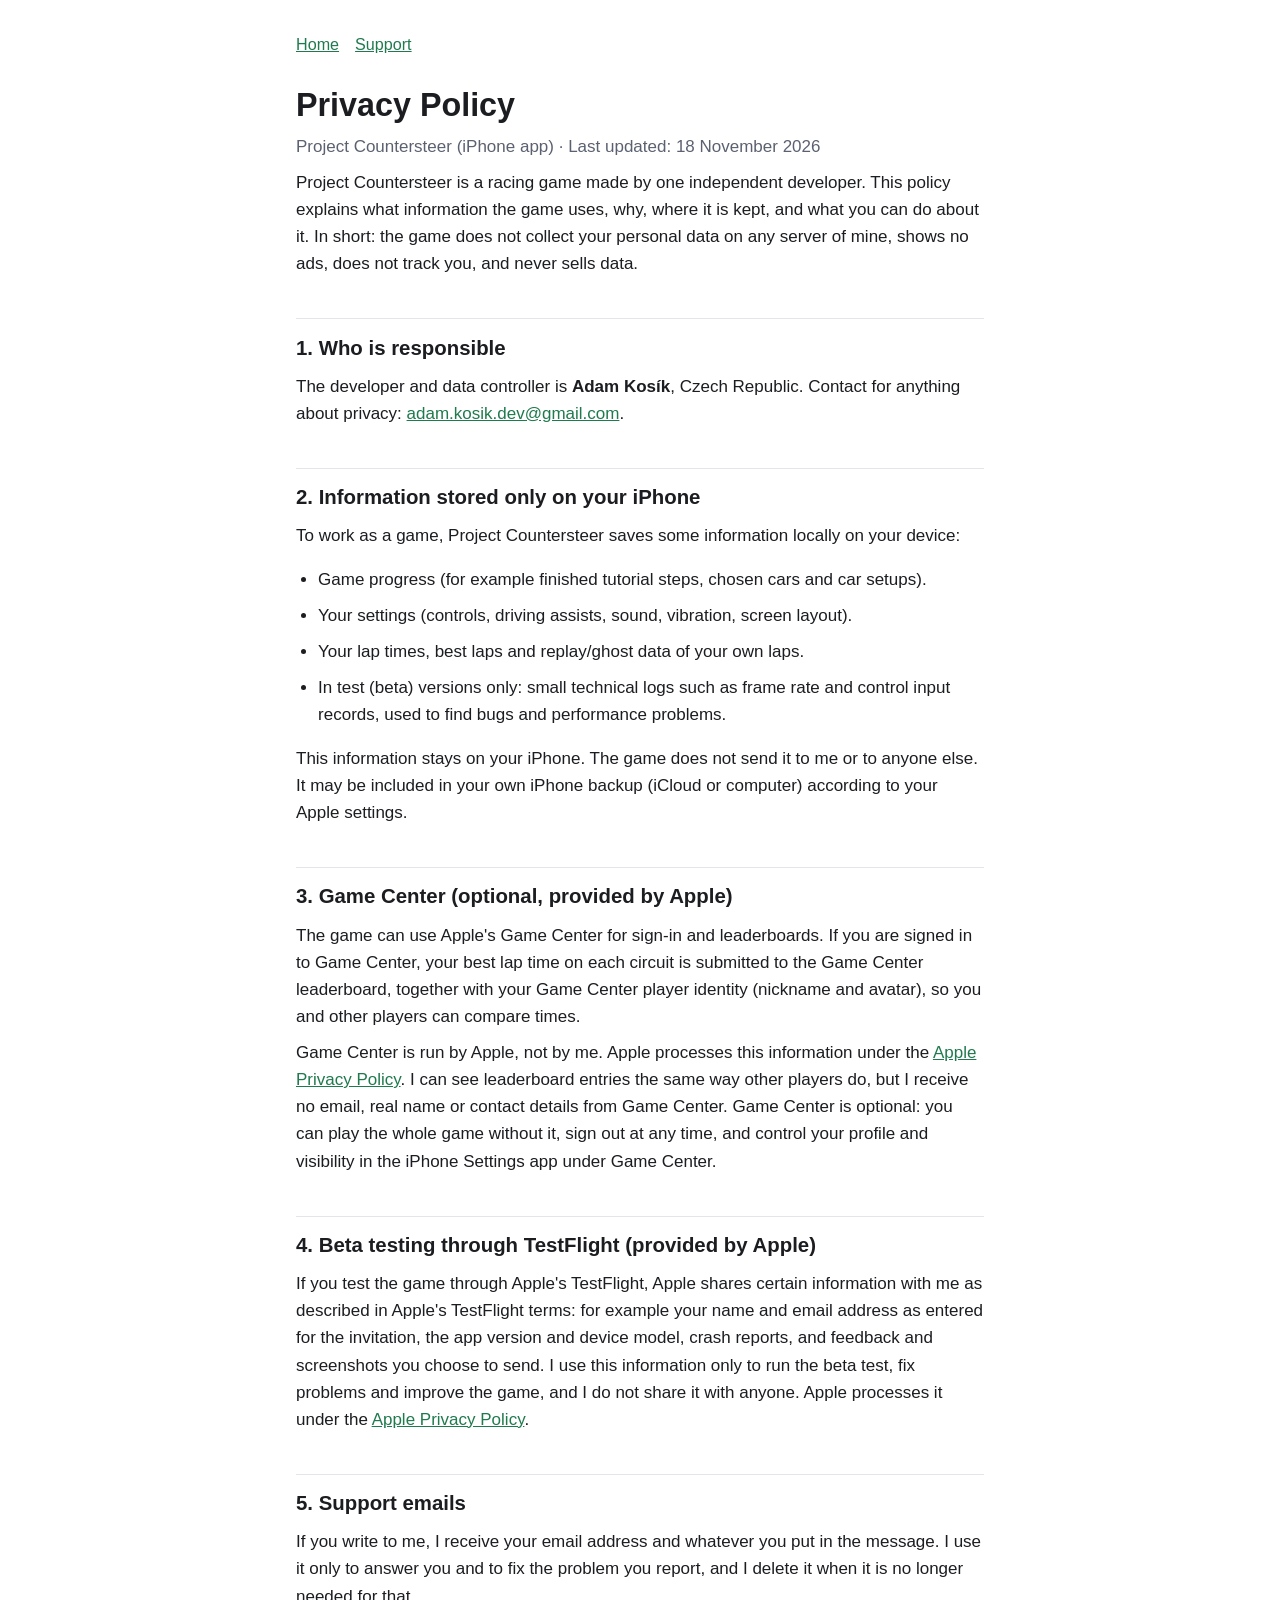
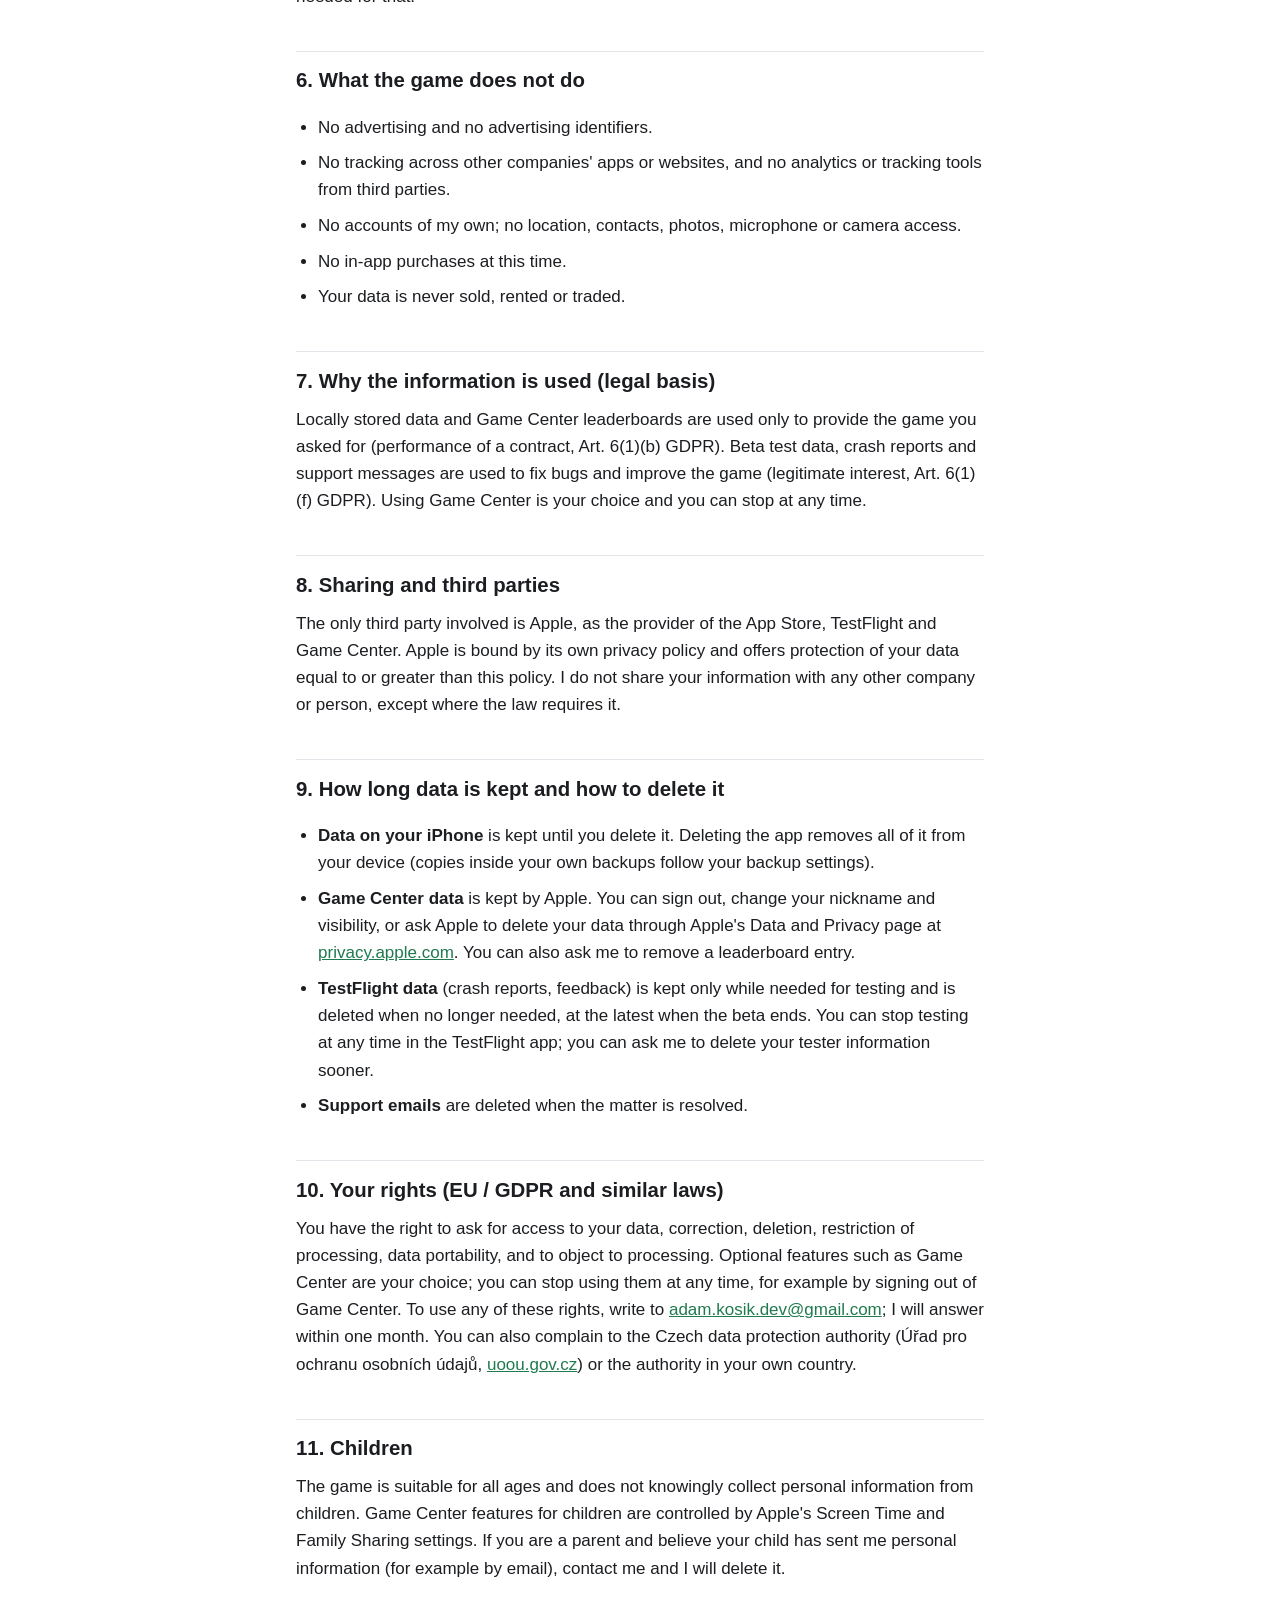
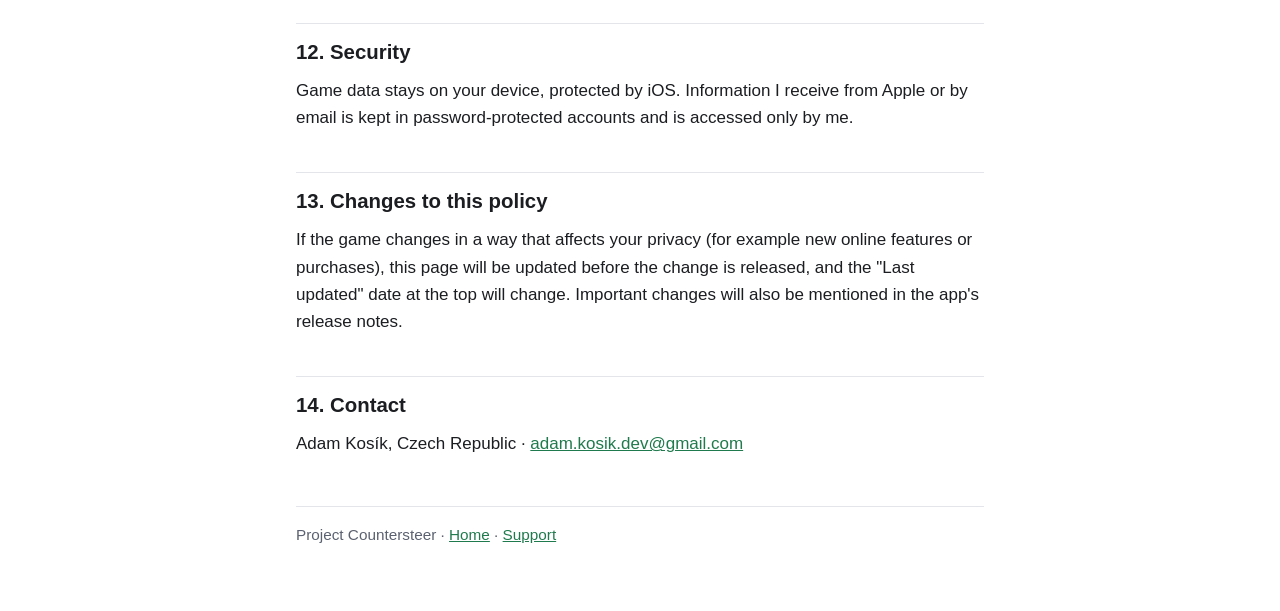
==== privacy/index.html @ cc90b8a7 "Privacy policy, support and home pages Co-Authored-By: Claude Opus 5.5 <noreply@anthropic.com>" ====
<!doctype html>
<html lang="en"><head><meta charset="utf-8"><meta name="viewport" content="width=device-width,initial-scale=1">
<meta name="color-scheme" content="light dark"><title>Privacy Policy – Project Countersteer</title><link rel="stylesheet" href="../style.css"></head>
<body><main>
<nav><a href="../">Home</a><a href="../support/">Support</a></nav>
<h1>Privacy Policy</h1>
<p class="muted">Project Countersteer (iPhone app) &middot; Last updated: 18 November 2026</p>

<p>Project Countersteer is a racing game made by one independent developer. This policy explains what information the game uses, why, where it is kept, and what you can do about it. In short: the game does not collect your personal data on any server of mine, shows no ads, does not track you, and never sells data.</p>

<h2>1. Who is responsible</h2>
<p>The developer and data controller is <strong>Adam Kosík</strong>, Czech Republic. Contact for anything about privacy: <a href="mailto:adam.kosik.dev@gmail.com">adam.kosik.dev@gmail.com</a>.</p>

<h2>2. Information stored only on your iPhone</h2>
<p>To work as a game, Project Countersteer saves some information locally on your device:</p>
<ul>
<li>Game progress (for example finished tutorial steps, chosen cars and car setups).</li>
<li>Your settings (controls, driving assists, sound, vibration, screen layout).</li>
<li>Your lap times, best laps and replay/ghost data of your own laps.</li>
<li>In test (beta) versions only: small technical logs such as frame rate and control input records, used to find bugs and performance problems.</li>
</ul>
<p>This information stays on your iPhone. The game does not send it to me or to anyone else. It may be included in your own iPhone backup (iCloud or computer) according to your Apple settings.</p>

<h2>3. Game Center (optional, provided by Apple)</h2>
<p>The game can use Apple's Game Center for sign-in and leaderboards. If you are signed in to Game Center, your best lap time on each circuit is submitted to the Game Center leaderboard, together with your Game Center player identity (nickname and avatar), so you and other players can compare times.</p>
<p>Game Center is run by Apple, not by me. Apple processes this information under the <a href="https://www.apple.com/legal/privacy/">Apple Privacy Policy</a>. I can see leaderboard entries the same way other players do, but I receive no email, real name or contact details from Game Center. Game Center is optional: you can play the whole game without it, sign out at any time, and control your profile and visibility in the iPhone Settings app under Game Center.</p>

<h2>4. Beta testing through TestFlight (provided by Apple)</h2>
<p>If you test the game through Apple's TestFlight, Apple shares certain information with me as described in Apple's TestFlight terms: for example your name and email address as entered for the invitation, the app version and device model, crash reports, and feedback and screenshots you choose to send. I use this information only to run the beta test, fix problems and improve the game, and I do not share it with anyone. Apple processes it under the <a href="https://www.apple.com/legal/privacy/">Apple Privacy Policy</a>.</p>

<h2>5. Support emails</h2>
<p>If you write to me, I receive your email address and whatever you put in the message. I use it only to answer you and to fix the problem you report, and I delete it when it is no longer needed for that.</p>

<h2>6. What the game does not do</h2>
<ul>
<li>No advertising and no advertising identifiers.</li>
<li>No tracking across other companies' apps or websites, and no analytics or tracking tools from third parties.</li>
<li>No accounts of my own; no location, contacts, photos, microphone or camera access.</li>
<li>No in-app purchases at this time.</li>
<li>Your data is never sold, rented or traded.</li>
</ul>

<h2>7. Why the information is used (legal basis)</h2>
<p>Locally stored data and Game Center leaderboards are used only to provide the game you asked for (performance of a contract, Art. 6(1)(b) GDPR). Beta test data, crash reports and support messages are used to fix bugs and improve the game (legitimate interest, Art. 6(1)(f) GDPR). Using Game Center is your choice and you can stop at any time.</p>

<h2>8. Sharing and third parties</h2>
<p>The only third party involved is Apple, as the provider of the App Store, TestFlight and Game Center. Apple is bound by its own privacy policy and offers protection of your data equal to or greater than this policy. I do not share your information with any other company or person, except where the law requires it.</p>

<h2>9. How long data is kept and how to delete it</h2>
<ul>
<li><strong>Data on your iPhone</strong> is kept until you delete it. Deleting the app removes all of it from your device (copies inside your own backups follow your backup settings).</li>
<li><strong>Game Center data</strong> is kept by Apple. You can sign out, change your nickname and visibility, or ask Apple to delete your data through Apple's Data and Privacy page at <a href="https://privacy.apple.com/">privacy.apple.com</a>. You can also ask me to remove a leaderboard entry.</li>
<li><strong>TestFlight data</strong> (crash reports, feedback) is kept only while needed for testing and is deleted when no longer needed, at the latest when the beta ends. You can stop testing at any time in the TestFlight app; you can ask me to delete your tester information sooner.</li>
<li><strong>Support emails</strong> are deleted when the matter is resolved.</li>
</ul>

<h2>10. Your rights (EU / GDPR and similar laws)</h2>
<p>You have the right to ask for access to your data, correction, deletion, restriction of processing, data portability, and to object to processing. Optional features such as Game Center are your choice; you can stop using them at any time, for example by signing out of Game Center. To use any of these rights, write to <a href="mailto:adam.kosik.dev@gmail.com">adam.kosik.dev@gmail.com</a>; I will answer within one month. You can also complain to the Czech data protection authority (Úřad pro ochranu osobních údajů, <a href="https://uoou.gov.cz/en">uoou.gov.cz</a>) or the authority in your own country.</p>

<h2>11. Children</h2>
<p>The game is suitable for all ages and does not knowingly collect personal information from children. Game Center features for children are controlled by Apple's Screen Time and Family Sharing settings. If you are a parent and believe your child has sent me personal information (for example by email), contact me and I will delete it.</p>

<h2>12. Security</h2>
<p>Game data stays on your device, protected by iOS. Information I receive from Apple or by email is kept in password-protected accounts and is accessed only by me.</p>

<h2>13. Changes to this policy</h2>
<p>If the game changes in a way that affects your privacy (for example new online features or purchases), this page will be updated before the change is released, and the "Last updated" date at the top will change. Important changes will also be mentioned in the app's release notes.</p>

<h2>14. Contact</h2>
<p>Adam Kosík, Czech Republic &middot; <a href="mailto:adam.kosik.dev@gmail.com">adam.kosik.dev@gmail.com</a></p>

<footer>Project Countersteer &middot; <a href="../">Home</a> &middot; <a href="../support/">Support</a></footer>
</main></body></html>
---- style.css ----
:root{--bg:#ffffff;--fg:#1b1d21;--muted:#5b6170;--line:#e3e5ea;--accent:#1f7a4d}
@media (prefers-color-scheme:dark){:root{--bg:#121417;--fg:#e9ebef;--muted:#a3a9b6;--line:#2a2e35;--accent:#5fd39a}}
*{box-sizing:border-box}
body{margin:0;background:var(--bg);color:var(--fg);font:17px/1.6 -apple-system,BlinkMacSystemFont,"Segoe UI",Roboto,Helvetica,Arial,sans-serif;-webkit-text-size-adjust:100%}
main{max-width:720px;margin:0 auto;padding:32px 16px 64px}
h1{font-size:1.9em;line-height:1.2;margin:0 0 .2em}
h2{font-size:1.2em;margin:2em 0 .4em;padding-top:.6em;border-top:1px solid var(--line)}
p,li{margin:.5em 0}
ul{padding-left:1.3em}
a{color:var(--accent)}
.muted{color:var(--muted)}
nav{font-size:.95em;margin-bottom:28px}
nav a{margin-right:16px}
footer{margin-top:48px;font-size:.9em;color:var(--muted);border-top:1px solid var(--line);padding-top:16px}
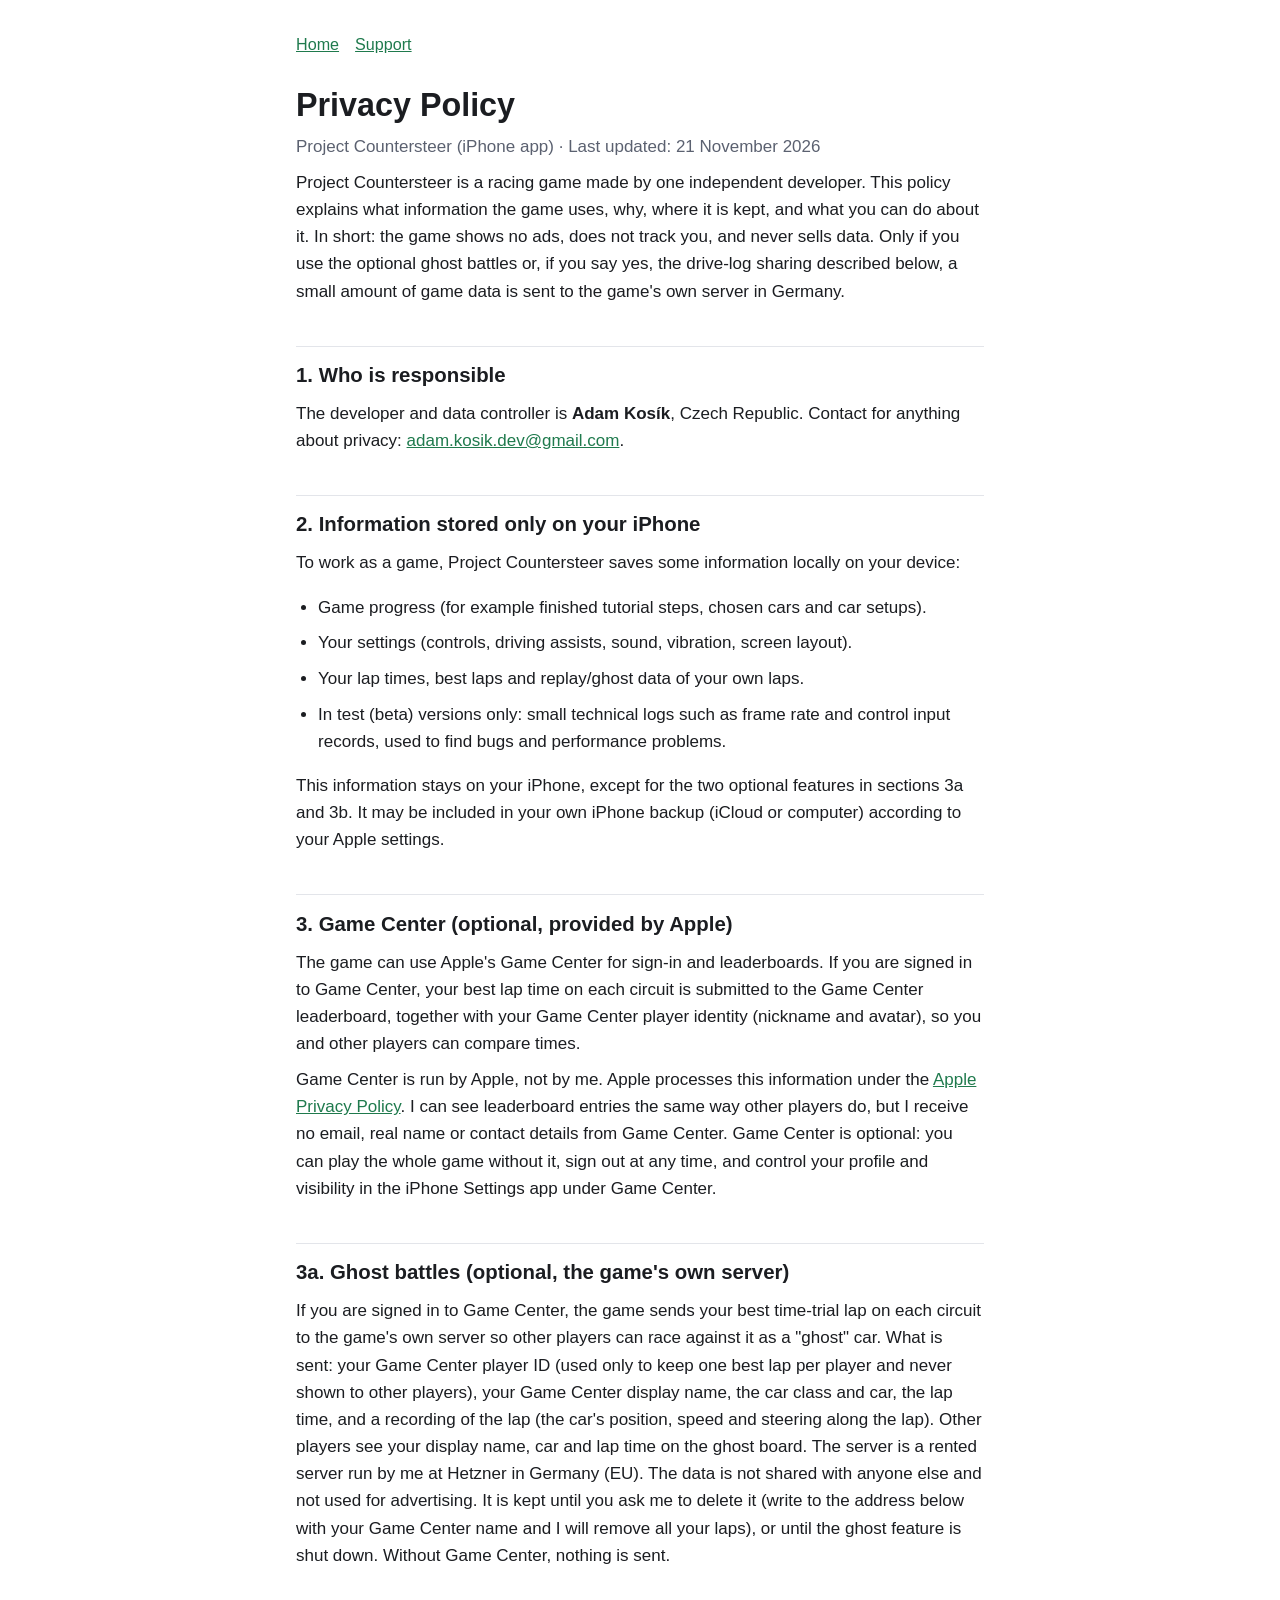
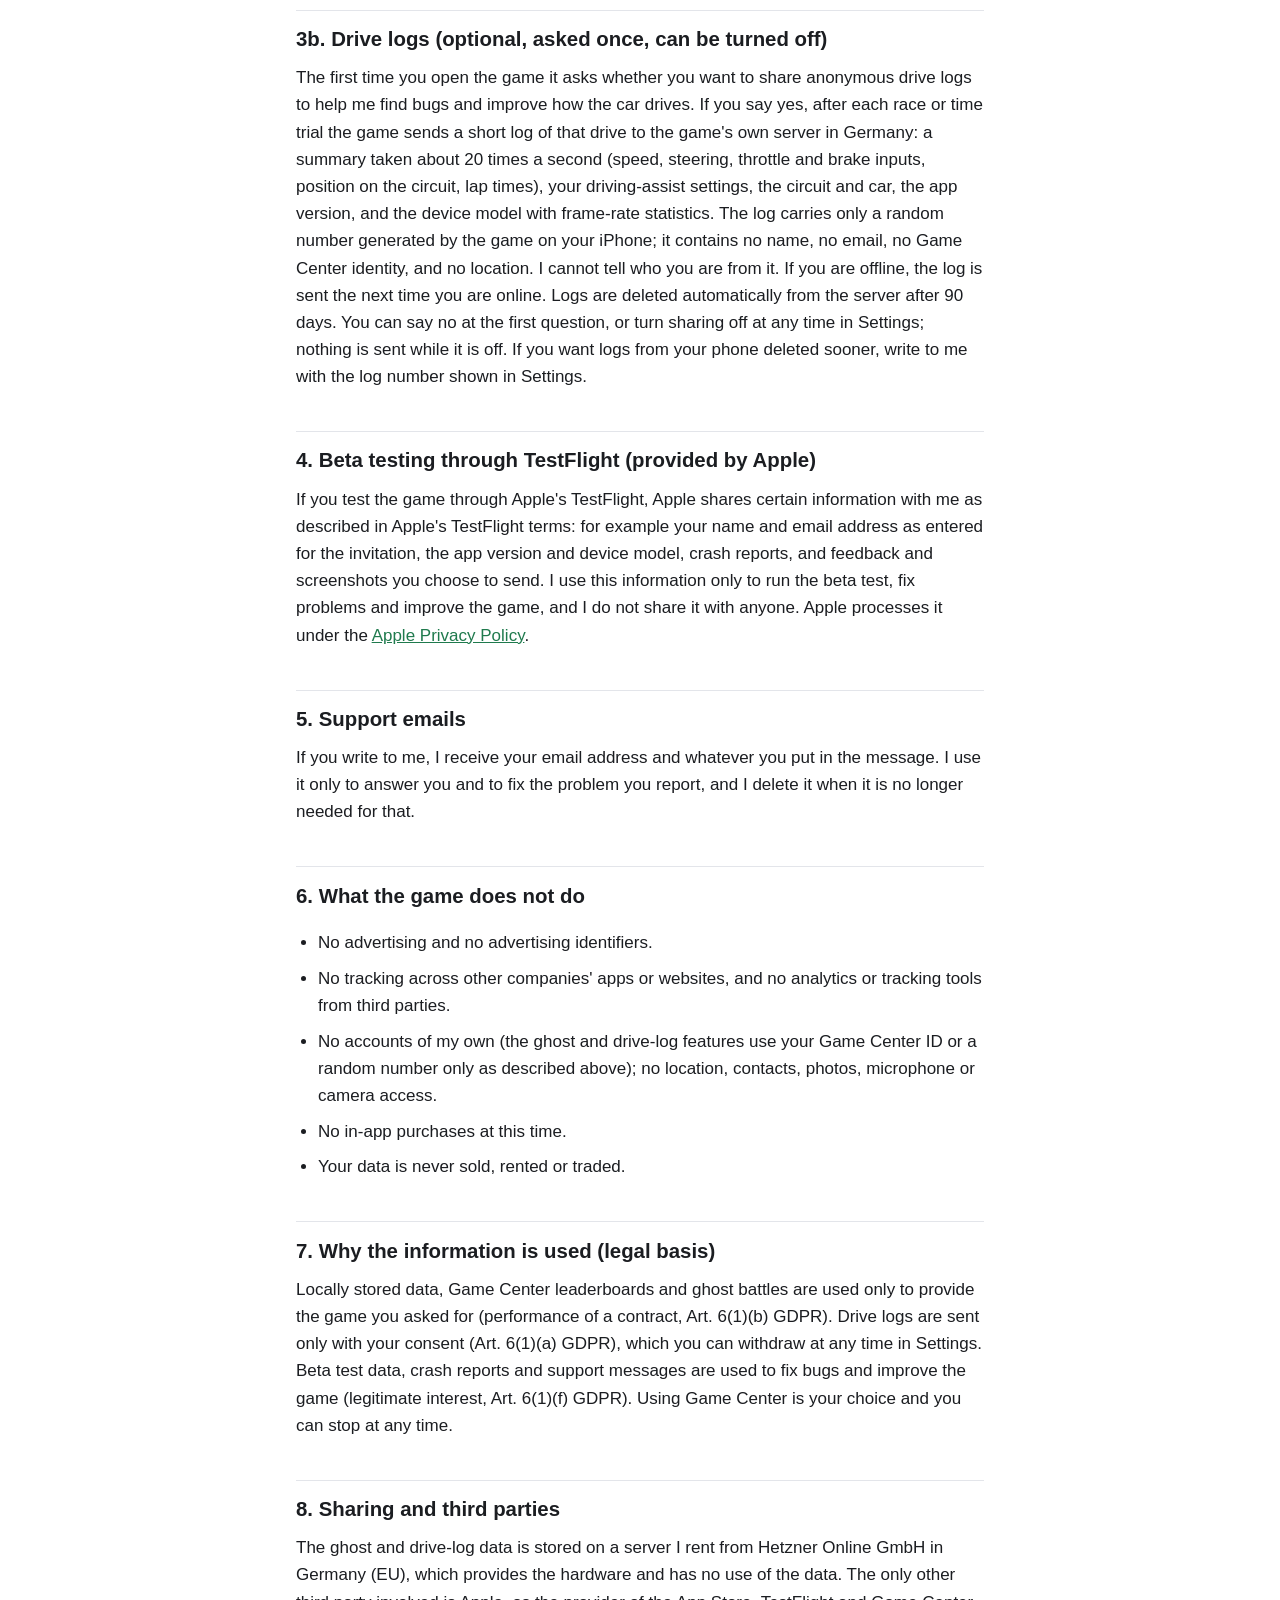
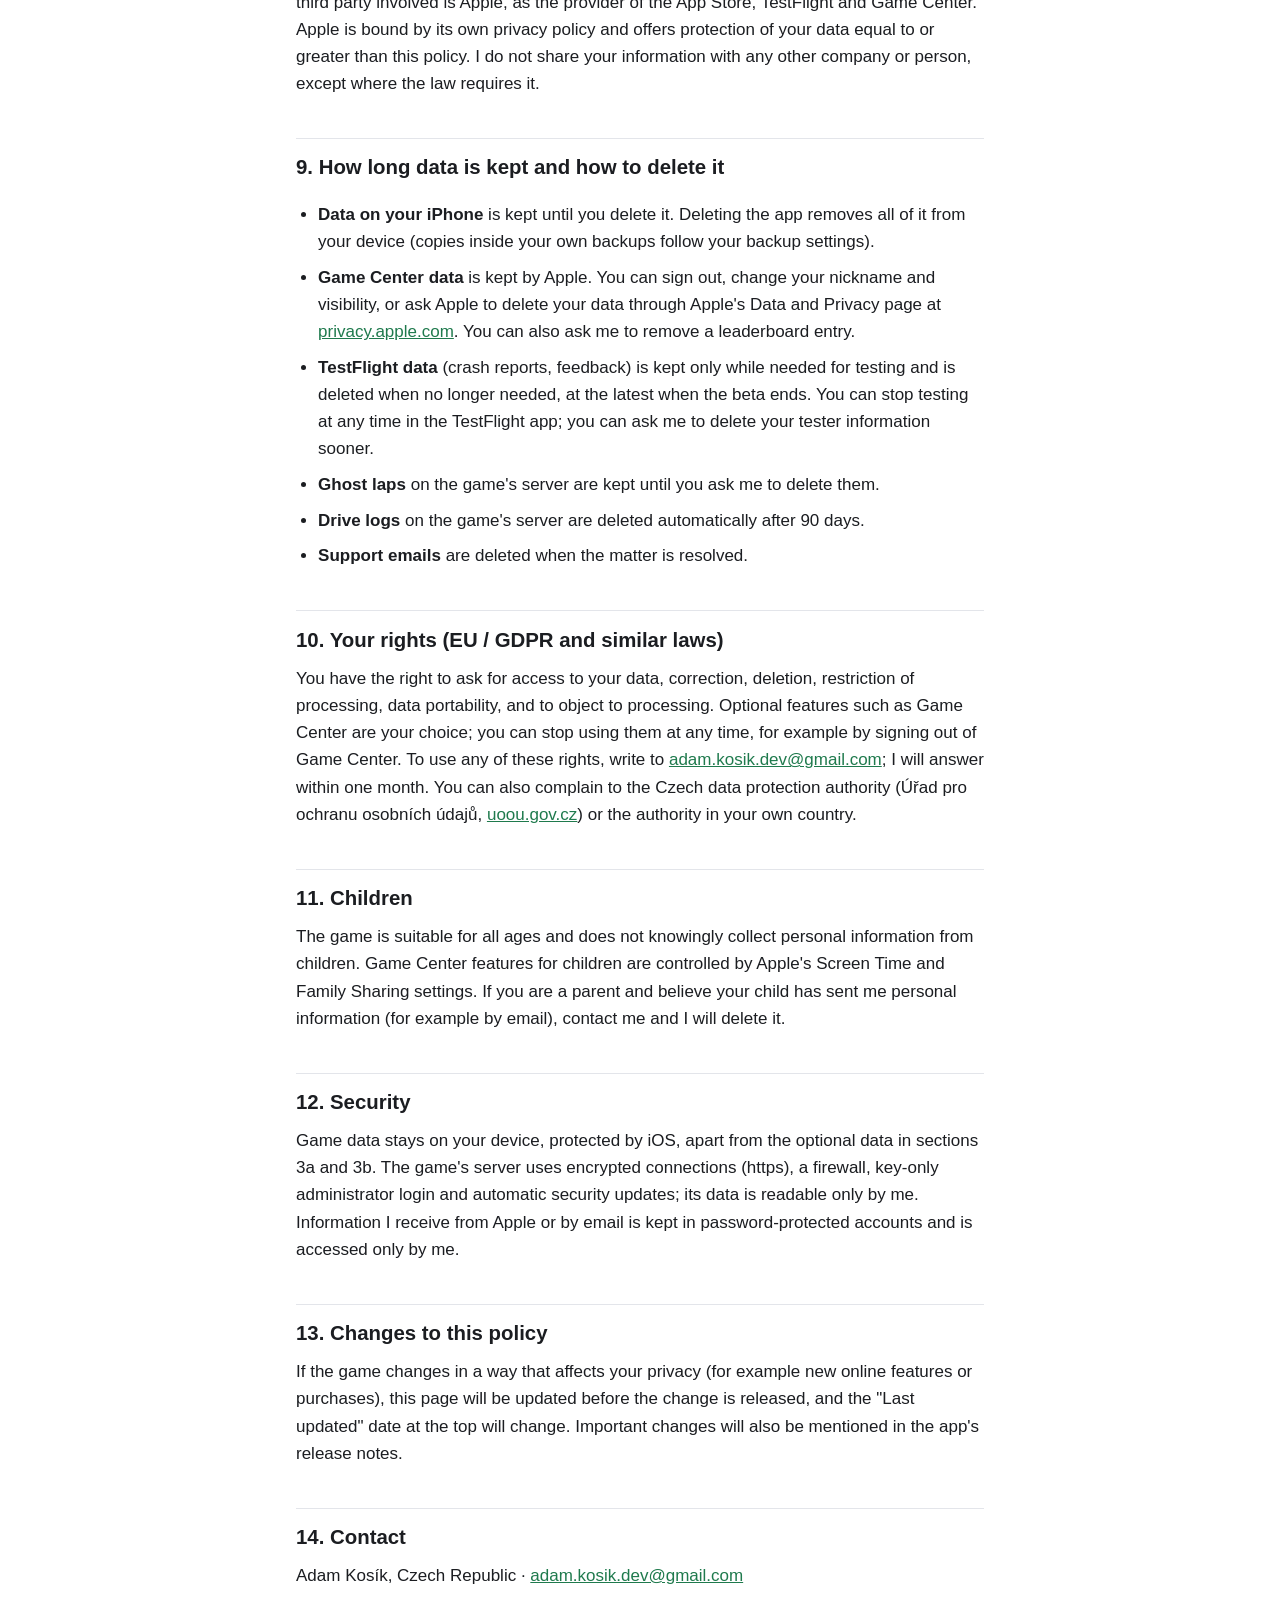
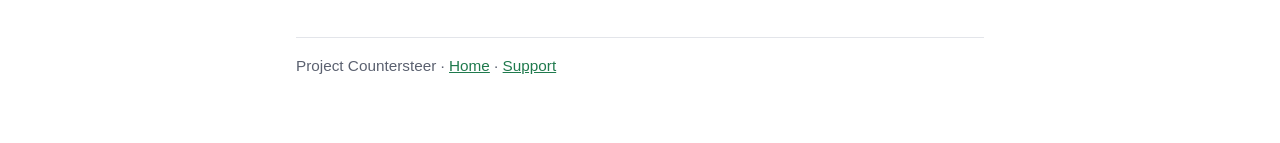
==== commit 66b2f4bc: "Privacy: ghost battles and optional drive logs on the game's own server (Hetzner, Germany) Co-Author" ====
--- a/privacy/index.html
+++ b/privacy/index.html
@@ -4,9 +4,9 @@
 <body><main>
 <nav><a href="../">Home</a><a href="../support/">Support</a></nav>
 <h1>Privacy Policy</h1>
-<p class="muted">Project Countersteer (iPhone app) &middot; Last updated: 18 November 2026</p>
+<p class="muted">Project Countersteer (iPhone app) &middot; Last updated: 21 November 2026</p>
 
-<p>Project Countersteer is a racing game made by one independent developer. This policy explains what information the game uses, why, where it is kept, and what you can do about it. In short: the game does not collect your personal data on any server of mine, shows no ads, does not track you, and never sells data.</p>
+<p>Project Countersteer is a racing game made by one independent developer. This policy explains what information the game uses, why, where it is kept, and what you can do about it. In short: the game shows no ads, does not track you, and never sells data. Only if you use the optional ghost battles or, if you say yes, the drive-log sharing described below, a small amount of game data is sent to the game's own server in Germany.</p>
 
 <h2>1. Who is responsible</h2>
 <p>The developer and data controller is <strong>Adam Kosík</strong>, Czech Republic. Contact for anything about privacy: <a href="mailto:adam.kosik.dev@gmail.com">adam.kosik.dev@gmail.com</a>.</p>
@@ -19,11 +19,17 @@
 <li>Your lap times, best laps and replay/ghost data of your own laps.</li>
 <li>In test (beta) versions only: small technical logs such as frame rate and control input records, used to find bugs and performance problems.</li>
 </ul>
-<p>This information stays on your iPhone. The game does not send it to me or to anyone else. It may be included in your own iPhone backup (iCloud or computer) according to your Apple settings.</p>
+<p>This information stays on your iPhone, except for the two optional features in sections 3a and 3b. It may be included in your own iPhone backup (iCloud or computer) according to your Apple settings.</p>
 
 <h2>3. Game Center (optional, provided by Apple)</h2>
 <p>The game can use Apple's Game Center for sign-in and leaderboards. If you are signed in to Game Center, your best lap time on each circuit is submitted to the Game Center leaderboard, together with your Game Center player identity (nickname and avatar), so you and other players can compare times.</p>
 <p>Game Center is run by Apple, not by me. Apple processes this information under the <a href="https://www.apple.com/legal/privacy/">Apple Privacy Policy</a>. I can see leaderboard entries the same way other players do, but I receive no email, real name or contact details from Game Center. Game Center is optional: you can play the whole game without it, sign out at any time, and control your profile and visibility in the iPhone Settings app under Game Center.</p>
+
+<h2>3a. Ghost battles (optional, the game's own server)</h2>
+<p>If you are signed in to Game Center, the game sends your best time-trial lap on each circuit to the game's own server so other players can race against it as a "ghost" car. What is sent: your Game Center player ID (used only to keep one best lap per player and never shown to other players), your Game Center display name, the car class and car, the lap time, and a recording of the lap (the car's position, speed and steering along the lap). Other players see your display name, car and lap time on the ghost board. The server is a rented server run by me at Hetzner in Germany (EU). The data is not shared with anyone else and not used for advertising. It is kept until you ask me to delete it (write to the address below with your Game Center name and I will remove all your laps), or until the ghost feature is shut down. Without Game Center, nothing is sent.</p>
+
+<h2>3b. Drive logs (optional, asked once, can be turned off)</h2>
+<p>The first time you open the game it asks whether you want to share anonymous drive logs to help me find bugs and improve how the car drives. If you say yes, after each race or time trial the game sends a short log of that drive to the game's own server in Germany: a summary taken about 20 times a second (speed, steering, throttle and brake inputs, position on the circuit, lap times), your driving-assist settings, the circuit and car, the app version, and the device model with frame-rate statistics. The log carries only a random number generated by the game on your iPhone; it contains no name, no email, no Game Center identity, and no location. I cannot tell who you are from it. If you are offline, the log is sent the next time you are online. Logs are deleted automatically from the server after 90 days. You can say no at the first question, or turn sharing off at any time in Settings; nothing is sent while it is off. If you want logs from your phone deleted sooner, write to me with the log number shown in Settings.</p>
 
 <h2>4. Beta testing through TestFlight (provided by Apple)</h2>
 <p>If you test the game through Apple's TestFlight, Apple shares certain information with me as described in Apple's TestFlight terms: for example your name and email address as entered for the invitation, the app version and device model, crash reports, and feedback and screenshots you choose to send. I use this information only to run the beta test, fix problems and improve the game, and I do not share it with anyone. Apple processes it under the <a href="https://www.apple.com/legal/privacy/">Apple Privacy Policy</a>.</p>
@@ -35,22 +41,24 @@
 <ul>
 <li>No advertising and no advertising identifiers.</li>
 <li>No tracking across other companies' apps or websites, and no analytics or tracking tools from third parties.</li>
-<li>No accounts of my own; no location, contacts, photos, microphone or camera access.</li>
+<li>No accounts of my own (the ghost and drive-log features use your Game Center ID or a random number only as described above); no location, contacts, photos, microphone or camera access.</li>
 <li>No in-app purchases at this time.</li>
 <li>Your data is never sold, rented or traded.</li>
 </ul>
 
 <h2>7. Why the information is used (legal basis)</h2>
-<p>Locally stored data and Game Center leaderboards are used only to provide the game you asked for (performance of a contract, Art. 6(1)(b) GDPR). Beta test data, crash reports and support messages are used to fix bugs and improve the game (legitimate interest, Art. 6(1)(f) GDPR). Using Game Center is your choice and you can stop at any time.</p>
+<p>Locally stored data, Game Center leaderboards and ghost battles are used only to provide the game you asked for (performance of a contract, Art. 6(1)(b) GDPR). Drive logs are sent only with your consent (Art. 6(1)(a) GDPR), which you can withdraw at any time in Settings. Beta test data, crash reports and support messages are used to fix bugs and improve the game (legitimate interest, Art. 6(1)(f) GDPR). Using Game Center is your choice and you can stop at any time.</p>
 
 <h2>8. Sharing and third parties</h2>
-<p>The only third party involved is Apple, as the provider of the App Store, TestFlight and Game Center. Apple is bound by its own privacy policy and offers protection of your data equal to or greater than this policy. I do not share your information with any other company or person, except where the law requires it.</p>
+<p>The ghost and drive-log data is stored on a server I rent from Hetzner Online GmbH in Germany (EU), which provides the hardware and has no use of the data. The only other third party involved is Apple, as the provider of the App Store, TestFlight and Game Center. Apple is bound by its own privacy policy and offers protection of your data equal to or greater than this policy. I do not share your information with any other company or person, except where the law requires it.</p>
 
 <h2>9. How long data is kept and how to delete it</h2>
 <ul>
 <li><strong>Data on your iPhone</strong> is kept until you delete it. Deleting the app removes all of it from your device (copies inside your own backups follow your backup settings).</li>
 <li><strong>Game Center data</strong> is kept by Apple. You can sign out, change your nickname and visibility, or ask Apple to delete your data through Apple's Data and Privacy page at <a href="https://privacy.apple.com/">privacy.apple.com</a>. You can also ask me to remove a leaderboard entry.</li>
 <li><strong>TestFlight data</strong> (crash reports, feedback) is kept only while needed for testing and is deleted when no longer needed, at the latest when the beta ends. You can stop testing at any time in the TestFlight app; you can ask me to delete your tester information sooner.</li>
+<li><strong>Ghost laps</strong> on the game's server are kept until you ask me to delete them.</li>
+<li><strong>Drive logs</strong> on the game's server are deleted automatically after 90 days.</li>
 <li><strong>Support emails</strong> are deleted when the matter is resolved.</li>
 </ul>
 
@@ -61,7 +69,7 @@
 <p>The game is suitable for all ages and does not knowingly collect personal information from children. Game Center features for children are controlled by Apple's Screen Time and Family Sharing settings. If you are a parent and believe your child has sent me personal information (for example by email), contact me and I will delete it.</p>
 
 <h2>12. Security</h2>
-<p>Game data stays on your device, protected by iOS. Information I receive from Apple or by email is kept in password-protected accounts and is accessed only by me.</p>
+<p>Game data stays on your device, protected by iOS, apart from the optional data in sections 3a and 3b. The game's server uses encrypted connections (https), a firewall, key-only administrator login and automatic security updates; its data is readable only by me. Information I receive from Apple or by email is kept in password-protected accounts and is accessed only by me.</p>
 
 <h2>13. Changes to this policy</h2>
 <p>If the game changes in a way that affects your privacy (for example new online features or purchases), this page will be updated before the change is released, and the "Last updated" date at the top will change. Important changes will also be mentioned in the app's release notes.</p>
